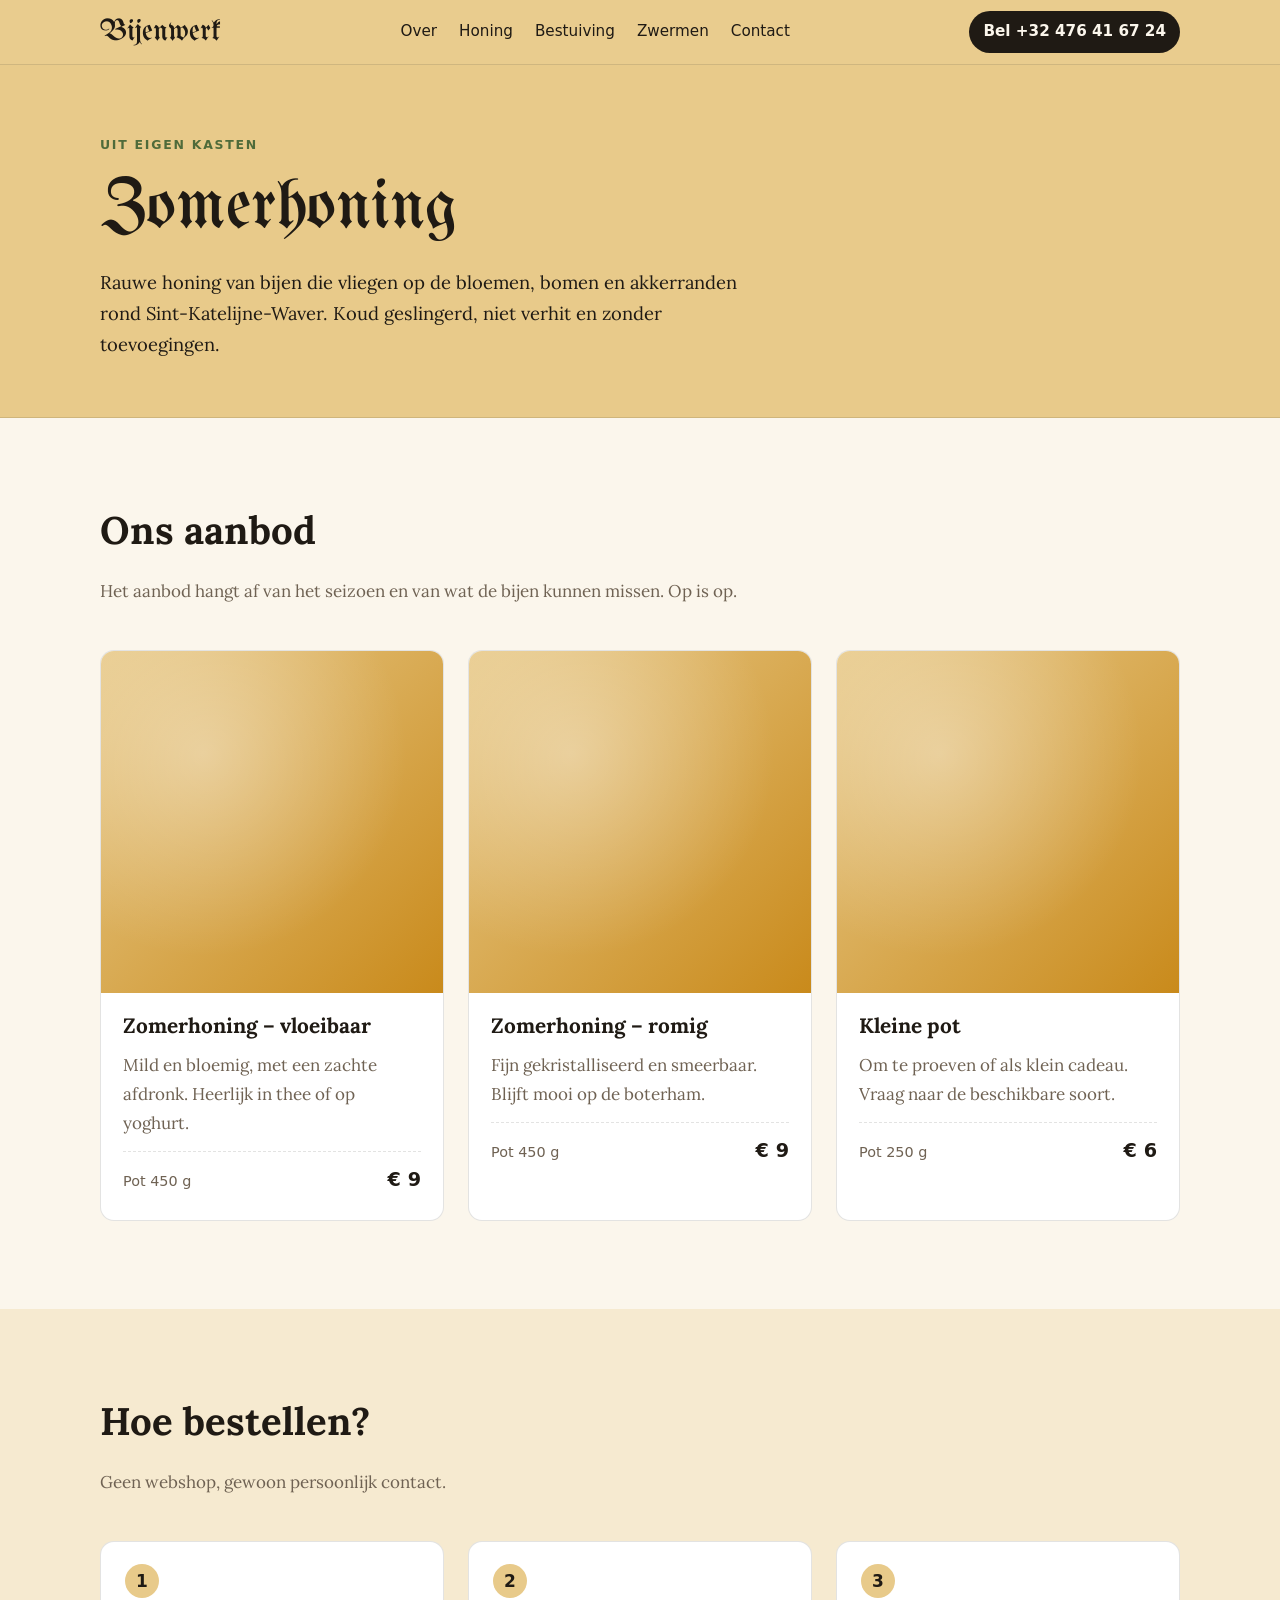
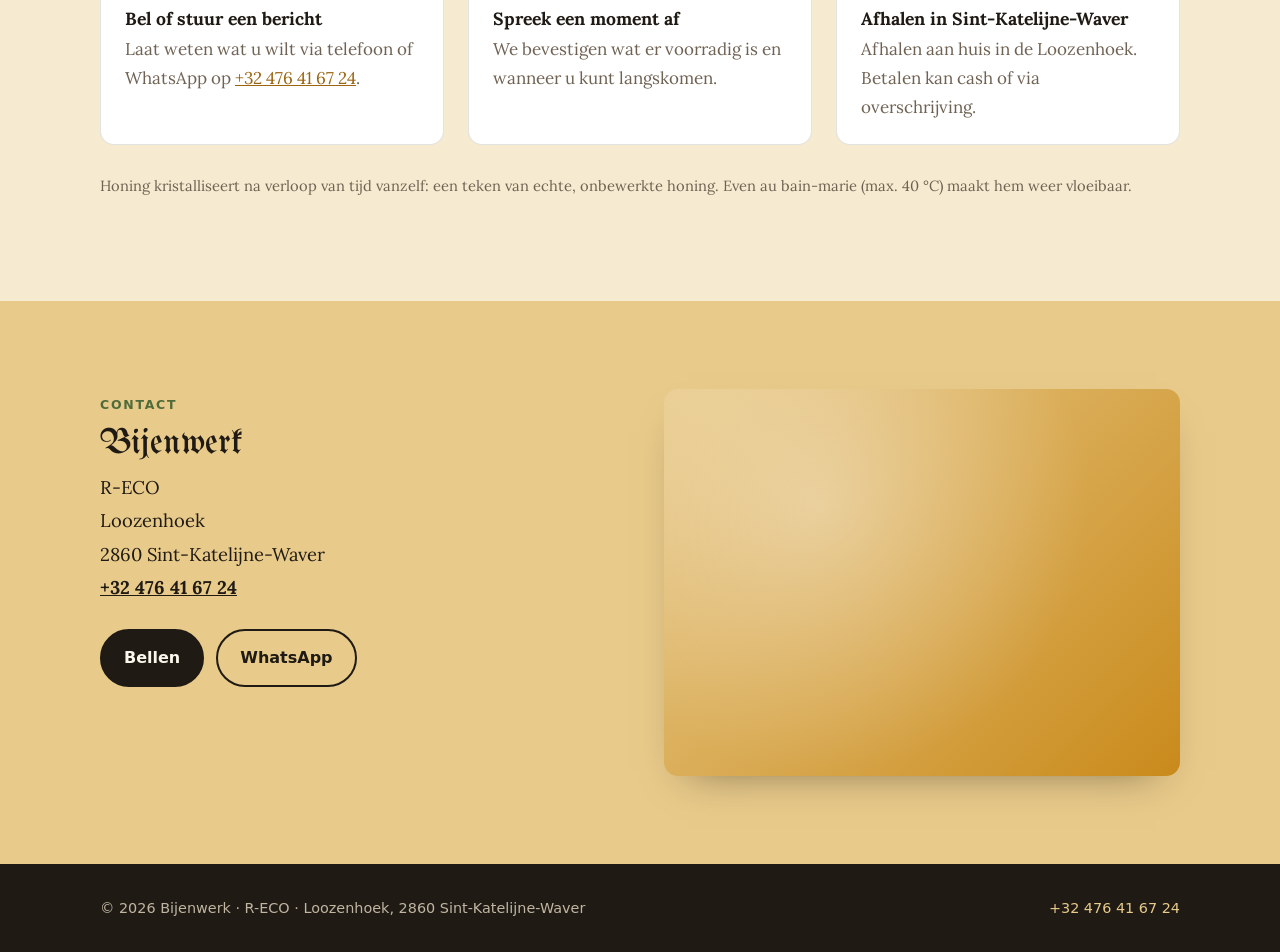
==== honing.html @ dd4f488d "Statische website Bijenwerk: startpagina, honingpagina en logo Co-Authored-By: Claude Opus 5.5 <nore" ====
<!doctype html>
<html lang="nl-BE">
<head>
  <meta charset="utf-8">
  <meta name="viewport" content="width=device-width, initial-scale=1">
  <title>Honing – Bijenwerk</title>
  <meta name="description" content="Rauwe, lokale zomerhoning van Bijenwerk uit Sint-Katelijne-Waver. Bestellen en afhalen aan huis.">
  <link rel="icon" href="img/favicon.png">
  <link rel="preconnect" href="https://fonts.googleapis.com">
  <link rel="preconnect" href="https://fonts.gstatic.com" crossorigin>
  <link href="https://fonts.googleapis.com/css2?family=Lora:ital,wght@0,400;0,600;0,700;1,400&family=UnifrakturMaguntia&display=swap" rel="stylesheet">
  <link rel="stylesheet" href="css/style.css">
</head>
<body>

  <nav class="nav">
    <div class="wrap">
      <a class="nav-merk" href="index.html">Bijenwerk</a>
      <ul class="nav-links">
        <li><a href="index.html#over">Over</a></li>
        <li><a href="honing.html">Honing</a></li>
        <li><a href="index.html#bestuiving">Bestuiving</a></li>
        <li><a href="index.html#zwermen">Zwermen</a></li>
        <li><a href="#contact">Contact</a></li>
      </ul>
      <a class="nav-bel" href="tel:+32476416724">Bel +32 476 41 67 24</a>
    </div>
  </nav>

  <header class="paginakop">
    <div class="wrap">
      <span class="kicker">Uit eigen kasten</span>
      <h1>Zomerhoning</h1>
      <p>Rauwe honing van bijen die vliegen op de bloemen, bomen en akkerranden rond Sint-Katelijne-Waver. Koud geslingerd, niet verhit en zonder toevoegingen.</p>
    </div>
  </header>

  <main>

    <section class="sectie">
      <div class="wrap">
        <div class="sectie-kop">
          <h2>Ons aanbod</h2>
          <p>Het aanbod hangt af van het seizoen en van wat de bijen kunnen missen. Op is op.</p>
        </div>

        <!-- TODO: producten en prijzen nakijken / aanpassen -->
        <div class="producten">
          <article class="product">
            <div class="foto">
              <img src="img/foto/honing-pot.jpg" alt="Pot vloeibare honing" loading="lazy" onerror="this.remove()">
            </div>
            <div class="product-body">
              <h3>Zomerhoning – vloeibaar</h3>
              <p>Mild en bloemig, met een zachte afdronk. Heerlijk in thee of op yoghurt.</p>
              <div class="prijs"><span>Pot 450 g</span><strong>€ 9</strong></div>
            </div>
          </article>
          <article class="product">
            <div class="foto">
              <img src="img/foto/honing-romig.jpg" alt="Romige honing op een lepel" loading="lazy" onerror="this.remove()">
            </div>
            <div class="product-body">
              <h3>Zomerhoning – romig</h3>
              <p>Fijn gekristalliseerd en smeerbaar. Blijft mooi op de boterham.</p>
              <div class="prijs"><span>Pot 450 g</span><strong>€ 9</strong></div>
            </div>
          </article>
          <article class="product">
            <div class="foto">
              <img src="img/foto/honingraat.jpg" alt="Stuk honingraat" loading="lazy" onerror="this.remove()">
            </div>
            <div class="product-body">
              <h3>Kleine pot</h3>
              <p>Om te proeven of als klein cadeau. Vraag naar de beschikbare soort.</p>
              <div class="prijs"><span>Pot 250 g</span><strong>€ 6</strong></div>
            </div>
          </article>
        </div>
      </div>
    </section>

    <section class="sectie sectie-alt">
      <div class="wrap">
        <div class="sectie-kop">
          <h2>Hoe bestellen?</h2>
          <p>Geen webshop, gewoon persoonlijk contact.</p>
        </div>
        <ol class="stappen">
          <li>
            <h3>Bel of stuur een bericht</h3>
            <p>Laat weten wat u wilt via telefoon of WhatsApp op <a href="tel:+32476416724">+32 476 41 67 24</a>.</p>
          </li>
          <li>
            <h3>Spreek een moment af</h3>
            <p>We bevestigen wat er voorradig is en wanneer u kunt langskomen.</p>
          </li>
          <li>
            <h3>Afhalen in Sint-Katelijne-Waver</h3>
            <p>Afhalen aan huis in de Loozenhoek. Betalen kan cash of via overschrijving.</p>
          </li>
        </ol>
        <p class="notitie">Honing kristalliseert na verloop van tijd vanzelf: een teken van echte, onbewerkte honing. Even au bain-marie (max. 40 °C) maakt hem weer vloeibaar.</p>
      </div>
    </section>

    <section class="sectie contact" id="contact">
      <div class="wrap contact-grid">
        <div>
          <span class="kicker">Contact</span>
          <address class="gegevens">
            <span class="naam">Bijenwerk</span>
            R-ECO<br>
            Loozenhoek<br>
            2860 Sint-Katelijne-Waver<br>
            <a href="tel:+32476416724">+32 476 41 67 24</a>
          </address>
          <div class="knoppen">
            <a class="knop knop-vol" href="tel:+32476416724">Bellen</a>
            <a class="knop knop-rand" href="https://wa.me/32476416724" target="_blank" rel="noopener">WhatsApp</a>
          </div>
        </div>
        <div class="foto">
          <img src="img/foto/bij-bloesem.jpg" alt="Honingbij op een bloem" loading="lazy" onerror="this.remove()">
        </div>
      </div>
    </section>

  </main>

  <footer class="voet">
    <div class="wrap">
      <span>© <span id="jaar">2026</span> Bijenwerk · R-ECO · Loozenhoek, 2860 Sint-Katelijne-Waver</span>
      <a href="tel:+32476416724">+32 476 41 67 24</a>
    </div>
  </footer>

  <script>document.getElementById("jaar").textContent = new Date().getFullYear();</script>
</body>
</html>
---- css/style.css ----
/* Bijenwerk – stijlblad
   Kleuren afgeleid van het logo (okergeel + inktzwart). */

:root {
  --oker: #e8ca8a;
  --oker-licht: #f6ead0;
  --room: #fbf6ec;
  --honing: #c98a1b;
  --honing-donker: #9a6410;
  --inkt: #1f1a14;
  --tekst: #3a3128;
  --gedempt: #6f6253;
  --groen: #4f6b3a;
  --lijn: rgba(31, 26, 20, 0.12);
  --radius: 14px;
  --max: 1120px;
}

*,
*::before,
*::after { box-sizing: border-box; }

html { scroll-behavior: smooth; }

body {
  margin: 0;
  background: var(--room);
  color: var(--tekst);
  font-family: "Lora", Georgia, serif;
  font-size: 1.0625rem;
  line-height: 1.7;
}

img { max-width: 100%; display: block; }

a { color: var(--honing-donker); }

h1, h2, h3 {
  font-family: "Lora", Georgia, serif;
  color: var(--inkt);
  line-height: 1.25;
  margin: 0 0 0.6em;
}

h2 { font-size: clamp(1.7rem, 3.5vw, 2.4rem); }
h3 { font-size: 1.3rem; }

.fraktuur {
  font-family: "UnifrakturMaguntia", "Lora", serif;
  font-weight: 400;
  letter-spacing: 0.01em;
}

.wrap {
  width: 100%;
  max-width: var(--max);
  margin: 0 auto;
  padding: 0 20px;
}

.kicker {
  display: inline-block;
  font-family: system-ui, -apple-system, "Segoe UI", sans-serif;
  font-size: 0.78rem;
  font-weight: 600;
  letter-spacing: 0.14em;
  text-transform: uppercase;
  color: var(--groen);
  margin-bottom: 0.6rem;
}

/* ---------- Navigatie ---------- */

.nav {
  position: sticky;
  top: 0;
  z-index: 10;
  background: rgba(232, 202, 138, 0.95);
  backdrop-filter: blur(6px);
  border-bottom: 1px solid var(--lijn);
}

.nav .wrap {
  display: flex;
  align-items: center;
  justify-content: space-between;
  gap: 16px;
  min-height: 64px;
}

.nav-merk {
  font-family: "UnifrakturMaguntia", serif;
  font-size: 1.9rem;
  color: var(--inkt);
  text-decoration: none;
  line-height: 1;
}

.nav-links {
  display: flex;
  gap: 22px;
  list-style: none;
  margin: 0;
  padding: 0;
  font-family: system-ui, -apple-system, "Segoe UI", sans-serif;
  font-size: 0.95rem;
}

.nav-links a {
  color: var(--inkt);
  text-decoration: none;
  font-weight: 500;
}

.nav-links a:hover { text-decoration: underline; text-underline-offset: 4px; }

.nav-bel {
  font-family: system-ui, -apple-system, "Segoe UI", sans-serif;
  font-weight: 600;
  font-size: 0.95rem;
  white-space: nowrap;
  color: var(--room);
  background: var(--inkt);
  padding: 8px 14px;
  border-radius: 999px;
  text-decoration: none;
}

@media (max-width: 820px) {
  .nav-links { display: none; }
}

/* ---------- Knoppen ---------- */

.knop {
  display: inline-block;
  font-family: system-ui, -apple-system, "Segoe UI", sans-serif;
  font-weight: 600;
  font-size: 1rem;
  padding: 13px 22px;
  border-radius: 999px;
  text-decoration: none;
  border: 2px solid var(--inkt);
  transition: transform 0.15s ease, background 0.15s ease;
}

.knop:hover { transform: translateY(-1px); }
.knop-vol { background: var(--inkt); color: var(--room); }
.knop-rand { background: transparent; color: var(--inkt); }
.knop-rand:hover { background: rgba(31, 26, 20, 0.06); }

.knoppen { display: flex; flex-wrap: wrap; gap: 12px; margin-top: 1.6rem; }

/* ---------- Hero ---------- */

.hero {
  background: var(--oker);
  padding: 40px 0 56px;
  border-bottom: 1px solid var(--lijn);
}

.hero-logo {
  width: 100%;
  max-width: 980px;
  height: auto;
  margin: 0 auto;
}

.hero-tekst {
  max-width: 680px;
  margin: 8px auto 0;
  text-align: center;
}

.hero-tekst p {
  font-size: 1.2rem;
  color: var(--inkt);
  margin: 0;
}

.hero-tekst .knoppen { justify-content: center; }

/* ---------- Secties ---------- */

.sectie { padding: 88px 0; }
.sectie-alt { background: var(--oker-licht); }

.sectie-kop {
  max-width: 680px;
  margin-bottom: 44px;
}

.sectie-kop p { color: var(--gedempt); margin: 0; }

/* Twee kolommen: tekst + foto */
.duo {
  display: grid;
  grid-template-columns: 1fr 1fr;
  gap: 56px;
  align-items: center;
}

.duo.omgekeerd .duo-foto { order: -1; }

@media (max-width: 860px) {
  .duo { grid-template-columns: 1fr; gap: 32px; }
  .duo.omgekeerd .duo-foto { order: 0; }
}

/* Foto's: warme achtergrond als terugval zolang een foto niet laadt */
.foto {
  position: relative;
  border-radius: var(--radius);
  overflow: hidden;
  background:
    radial-gradient(circle at 30% 30%, rgba(255, 255, 255, 0.35), transparent 60%),
    linear-gradient(135deg, var(--oker), var(--honing));
  aspect-ratio: 4 / 3;
  box-shadow: 0 18px 40px -24px rgba(31, 26, 20, 0.55);
}

.foto img {
  width: 100%;
  height: 100%;
  object-fit: cover;
}

.foto.staand { aspect-ratio: 4 / 5; }

/* ---------- Diensten ---------- */

.kaarten {
  display: grid;
  grid-template-columns: repeat(3, 1fr);
  gap: 24px;
}

@media (max-width: 900px) {
  .kaarten { grid-template-columns: 1fr; }
}

.kaart {
  background: #fff;
  border: 1px solid var(--lijn);
  border-radius: var(--radius);
  overflow: hidden;
  display: flex;
  flex-direction: column;
}

.kaart .foto {
  border-radius: 0;
  box-shadow: none;
  aspect-ratio: 3 / 2;
}

.kaart-body {
  padding: 22px 24px 26px;
  display: flex;
  flex-direction: column;
  flex: 1;
}

.kaart-body p { margin: 0 0 1.2rem; color: var(--gedempt); }

.kaart-body a {
  margin-top: auto;
  font-family: system-ui, -apple-system, "Segoe UI", sans-serif;
  font-weight: 600;
  text-decoration: none;
}

.kaart-body a:hover { text-decoration: underline; }

/* ---------- Lijstjes ---------- */

.vinkjes {
  list-style: none;
  padding: 0;
  margin: 1.2rem 0 0;
}

.vinkjes li {
  position: relative;
  padding-left: 30px;
  margin-bottom: 0.55rem;
}

.vinkjes li::before {
  content: "";
  position: absolute;
  left: 0;
  top: 0.45em;
  width: 16px;
  height: 14px;
  background: var(--honing);
  clip-path: polygon(25% 0, 75% 0, 100% 50%, 75% 100%, 25% 100%, 0 50%);
}

/* ---------- Zwermen: opvallend blok ---------- */

.zwerm-alarm {
  margin-top: 1.6rem;
  padding: 20px 22px;
  border-radius: var(--radius);
  background: var(--inkt);
  color: var(--oker-licht);
}

.zwerm-alarm strong { color: var(--oker); }

.zwerm-alarm a {
  color: var(--oker);
  font-weight: 700;
  font-size: 1.25rem;
  text-decoration: none;
  white-space: nowrap;
}

/* ---------- Waarden (eco) ---------- */

.waarden {
  display: grid;
  grid-template-columns: repeat(3, 1fr);
  gap: 32px;
  margin-top: 8px;
}

@media (max-width: 760px) {
  .waarden { grid-template-columns: 1fr; gap: 20px; }
}

.waarde h3 { font-size: 1.15rem; margin-bottom: 0.3em; }
.waarde p { margin: 0; color: var(--gedempt); }

.waarde-icoon {
  width: 44px;
  height: 44px;
  margin-bottom: 12px;
  color: var(--honing-donker);
}

/* ---------- Honing (verkoop) ---------- */

.producten {
  display: grid;
  grid-template-columns: repeat(3, 1fr);
  gap: 24px;
}

@media (max-width: 900px) {
  .producten { grid-template-columns: 1fr; }
}

.product {
  background: #fff;
  border: 1px solid var(--lijn);
  border-radius: var(--radius);
  overflow: hidden;
}

.product .foto { border-radius: 0; box-shadow: none; aspect-ratio: 1 / 1; }

.product-body { padding: 20px 22px 24px; }
.product-body p { margin: 0 0 0.8rem; color: var(--gedempt); }

.prijs {
  display: flex;
  justify-content: space-between;
  align-items: baseline;
  border-top: 1px dashed var(--lijn);
  padding-top: 12px;
  font-family: system-ui, -apple-system, "Segoe UI", sans-serif;
}

.prijs strong { font-size: 1.2rem; color: var(--inkt); }
.prijs span { font-size: 0.9rem; color: var(--gedempt); }

.stappen {
  counter-reset: stap;
  list-style: none;
  padding: 0;
  margin: 0;
  display: grid;
  grid-template-columns: repeat(3, 1fr);
  gap: 24px;
}

@media (max-width: 760px) {
  .stappen { grid-template-columns: 1fr; }
}

.stappen li {
  counter-increment: stap;
  background: #fff;
  border: 1px solid var(--lijn);
  border-radius: var(--radius);
  padding: 22px 24px;
}

.stappen li::before {
  content: counter(stap);
  display: inline-grid;
  place-items: center;
  width: 34px;
  height: 34px;
  border-radius: 50%;
  background: var(--oker);
  color: var(--inkt);
  font-weight: 700;
  font-family: system-ui, -apple-system, "Segoe UI", sans-serif;
  margin-bottom: 10px;
}

.stappen h3 { font-size: 1.1rem; margin-bottom: 0.3em; }
.stappen p { margin: 0; color: var(--gedempt); }

.notitie {
  font-size: 0.92rem;
  color: var(--gedempt);
  margin-top: 28px;
}

/* ---------- Contact ---------- */

.contact {
  background: var(--oker);
}

.contact-grid {
  display: grid;
  grid-template-columns: 1fr 1fr;
  gap: 48px;
  align-items: start;
}

@media (max-width: 860px) {
  .contact-grid { grid-template-columns: 1fr; }
}

.gegevens {
  font-style: normal;
  font-size: 1.15rem;
  line-height: 1.8;
  color: var(--inkt);
}

.gegevens .naam {
  font-family: "UnifrakturMaguntia", serif;
  font-size: 2.2rem;
  line-height: 1.1;
  display: block;
  margin-bottom: 8px;
}

.gegevens a { color: var(--inkt); font-weight: 700; }

.kaart-embed {
  width: 100%;
  aspect-ratio: 4 / 3;
  border: 0;
  border-radius: var(--radius);
  background: var(--oker-licht);
}

/* ---------- Footer ---------- */

.voet {
  background: var(--inkt);
  color: rgba(246, 234, 208, 0.75);
  padding: 32px 0;
  font-family: system-ui, -apple-system, "Segoe UI", sans-serif;
  font-size: 0.9rem;
}

.voet .wrap {
  display: flex;
  flex-wrap: wrap;
  justify-content: space-between;
  gap: 12px;
}

.voet a { color: var(--oker); text-decoration: none; }

/* ---------- Subpagina-kop ---------- */

.paginakop {
  background: var(--oker);
  padding: 64px 0 56px;
  border-bottom: 1px solid var(--lijn);
}

.paginakop h1 {
  font-family: "UnifrakturMaguntia", serif;
  font-weight: 400;
  font-size: clamp(2.8rem, 7vw, 4.4rem);
  margin-bottom: 0.2em;
}

.paginakop p { max-width: 640px; font-size: 1.15rem; color: var(--inkt); margin: 0; }

.sr-only {
  position: absolute;
  width: 1px;
  height: 1px;
  overflow: hidden;
  clip: rect(0 0 0 0);
  white-space: nowrap;
}
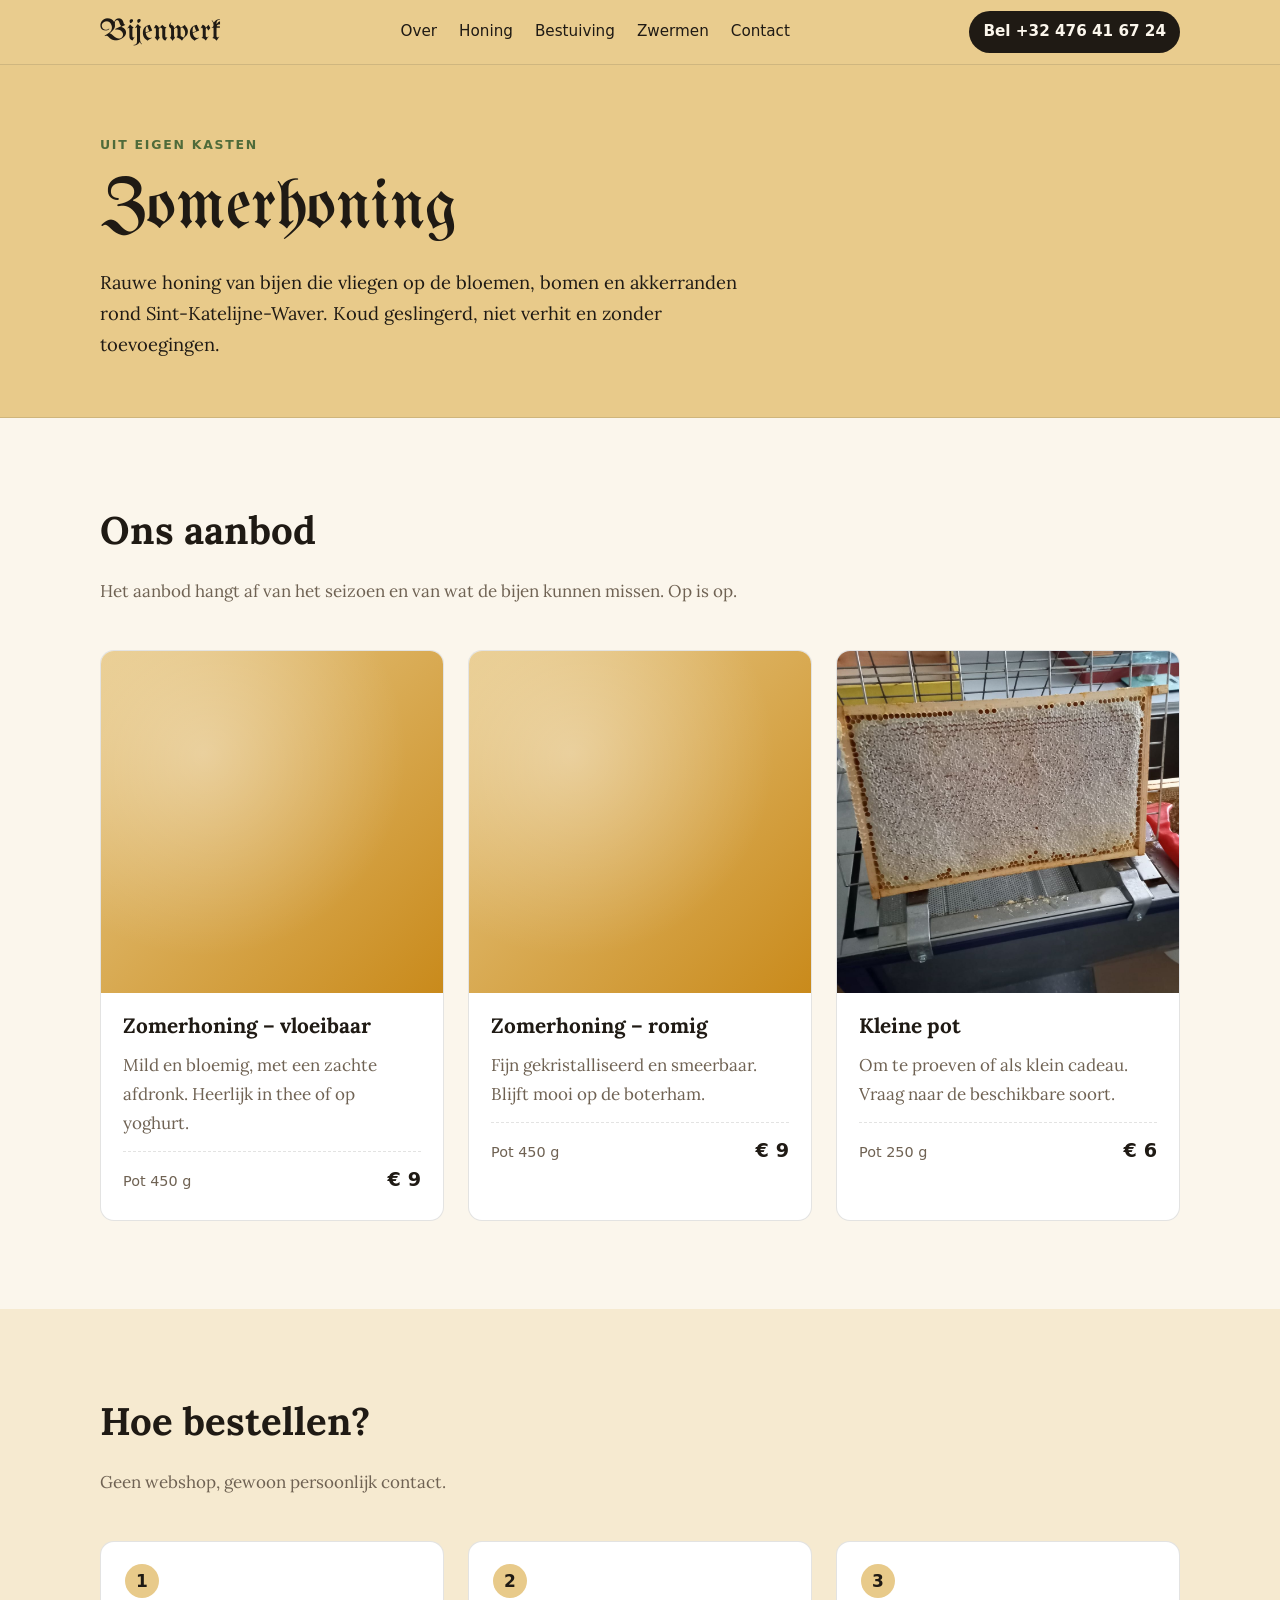
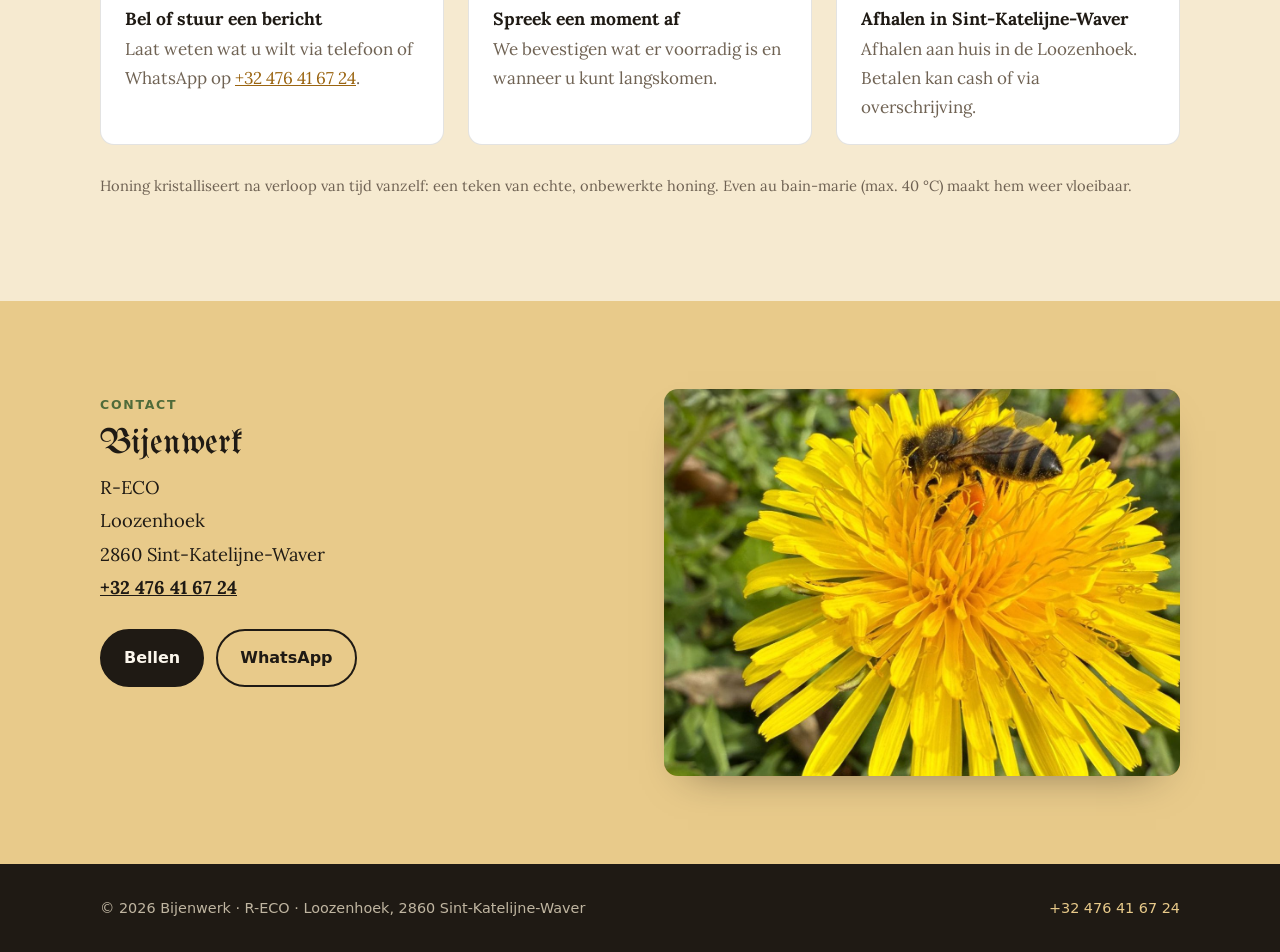
==== commit fc025df1: "Eigen foto's toegevoegd en fotovakken afgestemd op hun formaat Co-Authored-By: Claude Opus 5.5 <nore" ====
--- a/honing.html
+++ b/honing.html
@@ -68,7 +68,7 @@
           </article>
           <article class="product">
             <div class="foto">
-              <img src="img/foto/honingraat.jpg" alt="Stuk honingraat" loading="lazy" onerror="this.remove()">
+              <img src="img/foto/honingraat.jpg" alt="Raam vol verzegelde honing" loading="lazy" onerror="this.remove()">
             </div>
             <div class="product-body">
               <h3>Kleine pot</h3>
@@ -121,7 +121,7 @@
           </div>
         </div>
         <div class="foto">
-          <img src="img/foto/bij-bloesem.jpg" alt="Honingbij op een bloem" loading="lazy" onerror="this.remove()">
+          <img src="img/foto/bij-bloesem.jpg" style="object-position: 50% 30%" alt="Honingbij met stuifmeel op een paardenbloem" loading="lazy" onerror="this.remove()">
         </div>
       </div>
     </section>
--- a/css/style.css
+++ b/css/style.css
@@ -225,7 +225,7 @@
   object-fit: cover;
 }
 
-.foto.staand { aspect-ratio: 4 / 5; }
+.foto.staand { aspect-ratio: 3 / 4; }
 
 /* ---------- Diensten ---------- */
 
@@ -455,13 +455,6 @@
 
 .gegevens a { color: var(--inkt); font-weight: 700; }
 
-.kaart-embed {
-  width: 100%;
-  aspect-ratio: 4 / 3;
-  border: 0;
-  border-radius: var(--radius);
-  background: var(--oker-licht);
-}
 
 /* ---------- Footer ---------- */
 
